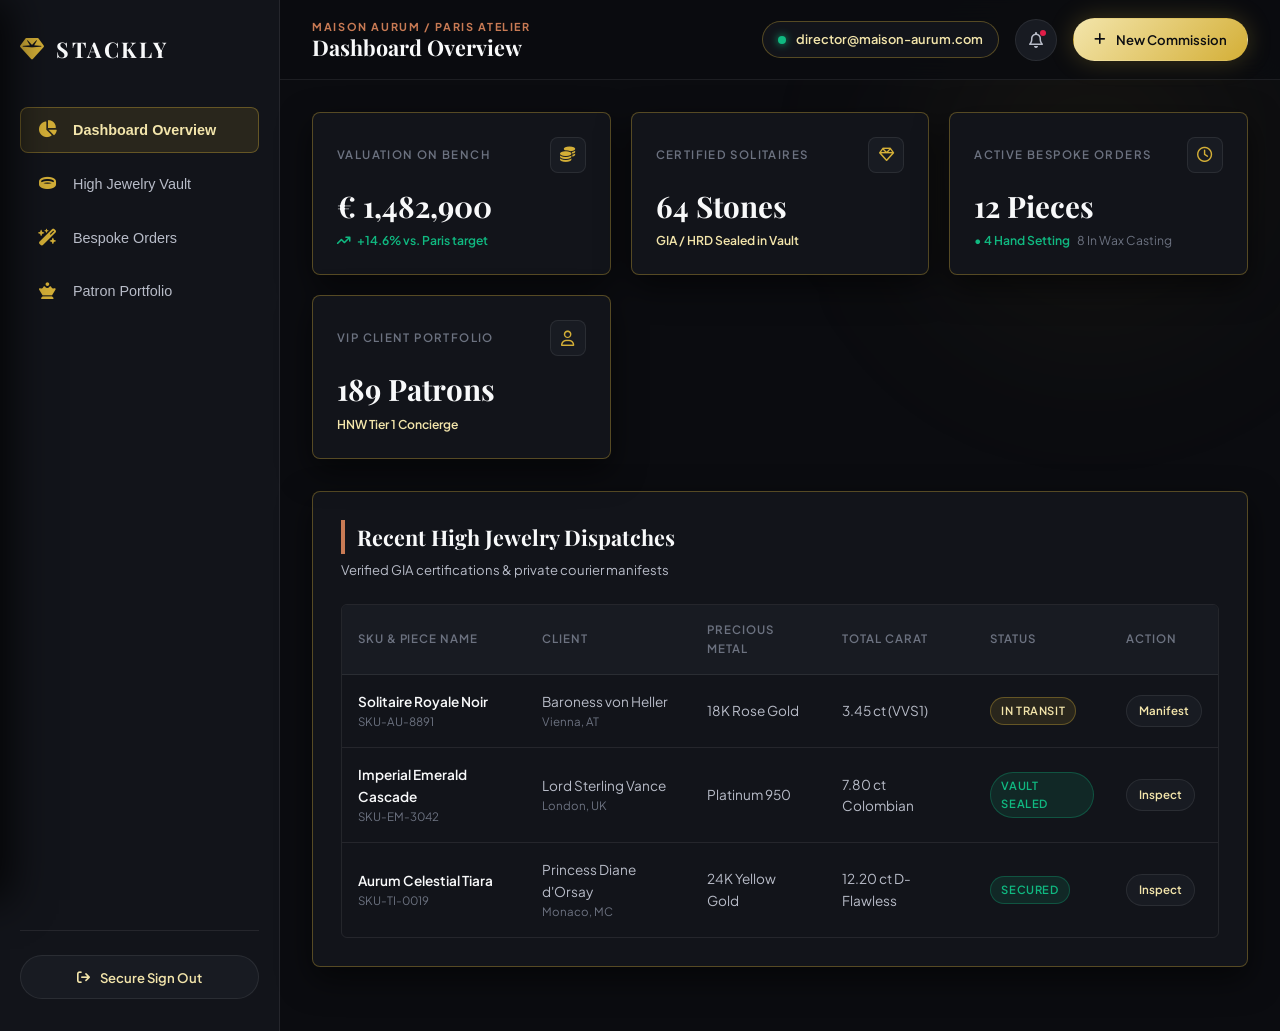
==== admin.html @ c1b897d3 "Add files via upload" ====
<!DOCTYPE html>
<html lang="en">
<head>
  <meta charset="UTF-8">
  <meta name="viewport" content="width=device-width, initial-scale=1.0">
  <title>Maison Aurum &bull; Atelier Master Dashboard</title>
  <link rel="stylesheet" href="https://cdnjs.cloudflare.com/ajax/libs/font-awesome/6.5.1/css/all.min.css">
  <link href="https://fonts.googleapis.com/css2?family=Montserrat:wght@300;400;500;600;700&family=Playfair+Display:ital,wght@0,600;0,700;1,400&family=Plus+Jakarta+Sans:wght@400;500;600;700&display=swap" rel="stylesheet">
  <style>
    :root {
      /* DARK BACKGROUND ELEVATIONS */
      --bg-primary: #0b0c10;
      --bg-secondary: #12141a;
      --bg-surface: #181b22;
      --bg-surface-elevated: #222631;
      --bg-main: var(--bg-primary);

      /* METALLIC ACCENTS & PRECIOUS METALS */
      --gold-primary: #d4af37;
      --gold-light: #f3e5ab;
      --gold-dark: #aa820a;
      --rose-gold: #e0a899;
      --platinum: #e5e8ec;
      --accent-copper: #c87a54;
      --accent-blush-soft: rgba(224, 168, 153, 0.12);

      --primary: var(--gold-primary);
      --primary-deep: var(--gold-dark);

      /* TYPOGRAPHY & CONTENT */
      --text-primary: #f8f9fa;
      --text-secondary: #b8bcc8;
      --text-muted: #6c7280;
      --text-inverse: #0b0c10;
      --text-heading: var(--text-primary);
      --text-body: var(--text-secondary);

      /* BORDERS & GLASS */
      --border-subtle: rgba(255, 255, 255, 0.08);
      --border-gold: rgba(212, 175, 55, 0.35);
      --glass-bg: rgba(18, 20, 26, 0.75);
      --glass-border: rgba(212, 175, 55, 0.18);

      /* GEMSTONE STATUS */
      --gem-emerald: #10b981;
      --gem-ruby: #e11d48;
      --gem-sapphire: #3b82f6;

      /* SHADOWS */
      --gold-glow: 0 0 24px rgba(212, 175, 55, 0.25);
      --card-shadow: 0 12px 32px rgba(0, 0, 0, 0.55);
      --shadow-sm: 0 2px 8px rgba(0, 0, 0, 0.35);
      --shadow-md: 0 6px 18px rgba(0, 0, 0, 0.45);
      --shadow-lg: 0 12px 30px rgba(0, 0, 0, 0.65);

      /* FONTS */
      --font-heading: 'Playfair Display', Georgia, serif;
      --font-body: 'Plus Jakarta Sans', system-ui, -apple-system, sans-serif;
      --transition-smooth: 0.35s cubic-bezier(0.16, 1, 0.3, 1);
      --transition-fast: 0.2s ease;
    }

    * {
      margin: 0;
      padding: 0;
      box-sizing: border-box;
    }

    html, body {
      max-width: 100%;
      overflow-x: hidden;
      background-color: var(--bg-main);
      color: var(--text-body);
      font-family: var(--font-body);
      line-height: 1.6;
      -webkit-font-smoothing: antialiased;
    }

    /* Background Scroll Lock for Mobile Menu */
    body.drawer-locked {
      overflow: hidden !important;
      touch-action: none;
    }

    a {
      text-decoration: none;
      color: inherit;
    }

    /* Ambient Lighting */
    .dashboard-ambient-glow {
      position: fixed;
      top: -10%;
      right: -5%;
      width: 500px;
      height: 500px;
      background: radial-gradient(circle, rgba(212, 175, 55, 0.08) 0%, transparent 70%);
      filter: blur(80px);
      pointer-events: none;
      z-index: 0;
    }

    /* MAIN LAYOUT WRAPPER */
    .app-layout {
      display: flex;
      min-height: 100vh;
      position: relative;
      z-index: 1;
      width: 100%;
      max-width: 100vw;
    }

    /* DESKTOP SIDEBAR */
    .desktop-sidebar {
      width: 280px;
      background: var(--bg-secondary);
      border-right: 1px solid var(--border-subtle);
      display: flex;
      flex-direction: column;
      justify-content: space-between;
      padding: 2rem 1.25rem;
      flex-shrink: 0;
    }

    .brand-area {
      display: flex;
      align-items: center;
      gap: 0.75rem;
      margin-bottom: 2.5rem;
    }

    .brand-icon {
      font-size: 1.5rem;
      color: var(--gold-primary);
    }

    .brand-title {
      font-family: var(--font-heading);
      font-size: 1.35rem;
      font-weight: 700;
      letter-spacing: 0.12em;
      color: var(--text-primary);
    }

    .nav-menu {
      display: flex;
      flex-direction: column;
      gap: 0.5rem;
      list-style: none;
    }

    .nav-item-btn {
      display: flex;
      align-items: center;
      gap: 1rem;
      padding: 0.85rem 1rem;
      border-radius: 8px;
      color: var(--text-secondary);
      font-size: 0.9rem;
      font-weight: 500;
      cursor: pointer;
      background: transparent;
      border: 1px solid transparent;
      width: 100%;
      text-align: left;
      transition: var(--transition-fast);
    }

    .nav-item-btn:hover {
      background: var(--bg-surface);
      color: var(--gold-light);
      border-color: var(--border-subtle);
    }

    .nav-item-btn.active {
      background: rgba(212, 175, 55, 0.12);
      border-color: var(--border-gold);
      color: var(--gold-light);
      font-weight: 600;
    }

    .nav-item-btn i {
      font-size: 1.05rem;
      width: 20px;
      text-align: center;
      color: var(--gold-primary);
    }

    /* MAIN CONTENT AREA */
    .main-viewport {
      flex: 1;
      display: flex;
      flex-direction: column;
      min-width: 0;
      width: 100%;
    }

    /* TOPBAR CONTAINER */
    .topbar {
      height: 80px;
      background: rgba(11, 12, 16, 0.85);
      backdrop-filter: blur(12px);
      -webkit-backdrop-filter: blur(12px);
      border-bottom: 1px solid var(--border-subtle);
      display: flex;
      align-items: center;
      justify-content: space-between;
      padding: 0 2rem;
      position: sticky;
      top: 0;
      z-index: 50;
      width: 100%;
      gap: 1rem;
    }

    .topbar-left {
      display: flex;
      align-items: center;
      gap: 1.25rem;
      min-width: 0;
    }

    .hamburger-btn {
      display: none;
      background: var(--bg-surface);
      border: 1px solid var(--border-subtle);
      color: var(--gold-primary);
      width: 42px;
      height: 42px;
      border-radius: 8px;
      cursor: pointer;
      align-items: center;
      justify-content: center;
      flex-shrink: 0;
      font-size: 1.15rem;
      transition: var(--transition-fast);
    }

    .hamburger-btn:hover {
      border-color: var(--gold-primary);
      background: var(--bg-surface-elevated);
    }

    .view-title-wrap {
      display: flex;
      flex-direction: column;
      min-width: 0;
    }

    .view-breadcrumb {
      font-size: 0.68rem;
      text-transform: uppercase;
      letter-spacing: 0.15em;
      color: var(--accent-copper);
      font-weight: 700;
      white-space: nowrap;
      overflow: hidden;
      text-overflow: ellipsis;
    }

    .view-heading {
      font-family: var(--font-heading);
      font-size: 1.35rem;
      color: var(--text-primary);
      white-space: nowrap;
      overflow: hidden;
      text-overflow: ellipsis;
      line-height: 1.2;
    }

    .topbar-right {
      display: flex;
      align-items: center;
      gap: 1rem;
      flex-shrink: 0;
    }

    /* USER EMAIL BADGE */
    .user-email-pill {
      display: flex;
      align-items: center;
      gap: 0.65rem;
      background: var(--bg-secondary);
      border: 1px solid var(--border-gold);
      padding: 0.45rem 0.95rem;
      border-radius: 9999px;
      max-width: 260px;
    }

    .status-pulse {
      width: 8px;
      height: 8px;
      border-radius: 50%;
      background: var(--gem-emerald);
      box-shadow: 0 0 8px var(--gem-emerald);
      flex-shrink: 0;
    }

    .active-email-text {
      font-size: 0.8rem;
      color: var(--gold-light);
      font-weight: 600;
      white-space: nowrap;
      overflow: hidden;
      text-overflow: ellipsis;
      direction: rtl;
      text-align: left;
    }

    .btn-icon-round {
      width: 42px;
      height: 42px;
      border-radius: 50%;
      background: var(--bg-surface);
      border: 1px solid var(--border-subtle);
      color: var(--text-secondary);
      display: flex;
      align-items: center;
      justify-content: center;
      cursor: pointer;
      position: relative;
      transition: var(--transition-fast);
      flex-shrink: 0;
    }

    .btn-icon-round:hover {
      border-color: var(--gold-primary);
      color: var(--gold-primary);
    }

    .notification-dot {
      position: absolute;
      top: 10px;
      right: 10px;
      width: 6px;
      height: 6px;
      border-radius: 50%;
      background: var(--gem-ruby);
    }

    /* BUTTONS */
    .btn {
      display: inline-flex;
      align-items: center;
      justify-content: center;
      gap: 0.6rem;
      font-family: var(--font-body);
      font-size: 0.82rem;
      font-weight: 600;
      padding: 0.65rem 1.25rem;
      border-radius: 9999px;
      cursor: pointer;
      border: 1.5px solid transparent;
      outline: none;
      transition: var(--transition-smooth);
      white-space: nowrap;
      flex-shrink: 0;
    }

    .btn-gold {
      background: linear-gradient(135deg, var(--gold-light), var(--gold-primary));
      color: var(--text-inverse);
      box-shadow: var(--gold-glow);
    }

    .btn-gold:hover {
      transform: translateY(-2px);
      box-shadow: 0 0 28px rgba(212, 175, 55, 0.4);
    }

    .btn-secondary {
      background: var(--bg-surface);
      color: var(--gold-light);
      border-color: var(--border-subtle);
    }

    .btn-secondary:hover {
      background: var(--accent-blush-soft);
      border-color: var(--gold-primary);
      transform: translateY(-2px);
    }

    /* CONTENT SECTIONS WRAPPER */
    .dashboard-content-body {
      padding: 2rem;
      flex: 1;
      width: 100%;
      max-width: 1400px;
      margin: 0 auto;
    }

    .content-panel {
      display: none;
    }

    .content-panel.active {
      display: block;
      animation: fadeInPanel 0.35s ease;
    }

    @keyframes fadeInPanel {
      from { opacity: 0; transform: translateY(6px); }
      to { opacity: 1; transform: translateY(0); }
    }

    /* KPI METRICS GRID */
    .kpi-grid {
      display: grid;
      grid-template-columns: repeat(auto-fit, minmax(240px, 1fr));
      gap: 1.25rem;
      margin-bottom: 2rem;
      width: 100%;
    }

    .jewelry-card {
      background: var(--bg-secondary);
      border: 1px solid var(--border-gold);
      color: var(--text-primary);
      border-radius: 8px;
      box-shadow: var(--card-shadow);
      padding: 1.5rem;
      display: flex;
      flex-direction: column;
      justify-content: space-between;
      min-width: 0;
    }

    .kpi-header {
      display: flex;
      align-items: center;
      justify-content: space-between;
      margin-bottom: 1rem;
    }

    .kpi-label {
      font-size: 0.72rem;
      text-transform: uppercase;
      letter-spacing: 0.12em;
      color: var(--text-muted);
      font-weight: 600;
    }

    .kpi-icon-box {
      width: 36px;
      height: 36px;
      border-radius: 8px;
      background: var(--bg-surface);
      border: 1px solid var(--border-subtle);
      display: flex;
      align-items: center;
      justify-content: center;
      color: var(--gold-primary);
      font-size: 0.95rem;
      flex-shrink: 0;
    }

    .kpi-value {
      font-family: var(--font-heading);
      font-size: 1.85rem;
      font-weight: 700;
      color: var(--text-primary);
      line-height: 1.15;
      margin-bottom: 0.5rem;
    }

    .kpi-subtext {
      font-size: 0.76rem;
      display: flex;
      align-items: center;
      gap: 0.4rem;
      color: var(--text-muted);
    }

    .text-emerald { color: var(--gem-emerald); font-weight: 600; }
    .text-gold { color: var(--gold-light); font-weight: 600; }

    /* TABLE SECTION */
    .table-container-card {
      background: var(--bg-secondary);
      border: 1px solid var(--border-gold);
      border-radius: 8px;
      box-shadow: var(--card-shadow);
      padding: 1.75rem;
      width: 100%;
      margin-bottom: 2rem;
    }

    .card-title-header {
      margin-bottom: 1.5rem;
      display: flex;
      flex-direction: column;
      gap: 0.3rem;
    }

    .card-title-header h2 {
      font-family: var(--font-heading);
      font-size: 1.35rem;
      border-left: 4px solid var(--accent-copper);
      padding-left: 12px;
      color: var(--text-primary);
    }

    .card-title-header p {
      font-size: 0.82rem;
      color: var(--text-secondary);
    }

    /* HORIZONTAL TABLE WRAPPER WITH SCROLL SHIELD */
    .table-responsive-wrapper {
      width: 100%;
      overflow-x: auto;
      -webkit-overflow-scrolling: touch;
      border-radius: 6px;
      border: 1px solid var(--border-subtle);
    }

    .custom-admin-table {
      width: 100%;
      border-collapse: collapse;
      text-align: left;
      min-width: 640px; /* Clean min-width to trigger clean horizontal scroll inside card */
    }

    .custom-admin-table th {
      background: var(--bg-surface);
      color: var(--text-muted);
      font-size: 0.72rem;
      text-transform: uppercase;
      letter-spacing: 0.08em;
      padding: 1rem;
      font-weight: 600;
      border-bottom: 1px solid var(--border-subtle);
    }

    .custom-admin-table td {
      padding: 1rem;
      font-size: 0.85rem;
      border-bottom: 1px solid var(--border-subtle);
      color: var(--text-secondary);
    }

    .custom-admin-table tr:last-child td {
      border-bottom: none;
    }

    .custom-admin-table tr:hover td {
      background: rgba(255, 255, 255, 0.02);
    }

    .badge-status {
      display: inline-flex;
      align-items: center;
      gap: 0.4rem;
      padding: 0.25rem 0.65rem;
      border-radius: 9999px;
      font-size: 0.7rem;
      font-weight: 600;
      text-transform: uppercase;
      letter-spacing: 0.05em;
    }

    .badge-in-vault {
      background: rgba(16, 185, 129, 0.12);
      color: var(--gem-emerald);
      border: 1px solid rgba(16, 185, 129, 0.3);
    }

    .badge-dispatch {
      background: rgba(212, 175, 55, 0.12);
      color: var(--gold-light);
      border: 1px solid var(--border-gold);
    }

    /* MOBILE SLIDE-OUT DRAWER */
    .mobile-drawer-overlay {
      position: fixed;
      inset: 0;
      background: rgba(0, 0, 0, 0.75);
      backdrop-filter: blur(8px);
      -webkit-backdrop-filter: blur(8px);
      z-index: 999;
      opacity: 0;
      pointer-events: none;
      transition: opacity 0.3s ease;
    }

    .mobile-drawer-overlay.active {
      opacity: 1;
      pointer-events: auto;
    }

    .mobile-drawer {
      position: fixed;
      top: 0;
      left: 0;
      bottom: 0;
      width: min(85vw, 320px);
      background: var(--bg-secondary);
      border-right: 1px solid var(--border-gold);
      z-index: 1000;
      transform: translateX(-100%);
      transition: transform 0.35s cubic-bezier(0.16, 1, 0.3, 1);
      display: flex;
      flex-direction: column;
      justify-content: space-between;
      padding: 2rem 1.5rem;
      box-shadow: 10px 0 40px rgba(0, 0, 0, 0.8);
    }

    .mobile-drawer.active {
      transform: translateX(0);
    }

    .drawer-header {
      display: flex;
      align-items: center;
      justify-content: space-between;
      margin-bottom: 2rem;
    }

    .drawer-close-btn {
      background: transparent;
      border: none;
      color: var(--text-muted);
      font-size: 1.35rem;
      cursor: pointer;
    }

    .drawer-user-info {
      padding: 1rem;
      background: var(--bg-surface);
      border: 1px solid var(--border-subtle);
      border-radius: 8px;
      margin-bottom: 1.5rem;
    }

    .drawer-user-label {
      font-size: 0.65rem;
      text-transform: uppercase;
      letter-spacing: 0.1em;
      color: var(--text-muted);
    }

    .drawer-user-email {
      font-size: 0.82rem;
      color: var(--gold-light);
      font-weight: 600;
      word-break: break-all;
    }

    /* RESPONSIVE BREAKPOINT - 768px */
    @media (max-width: 768px) {
      .desktop-sidebar {
        display: none;
      }

      .hamburger-btn {
        display: inline-flex;
      }

      .topbar {
        padding: 0 1rem;
        height: auto;
        min-height: 70px;
        flex-wrap: wrap;
        padding-top: 0.75rem;
        padding-bottom: 0.75rem;
        gap: 0.6rem;
      }

      .topbar-left {
        gap: 0.75rem;
        flex: 1 1 auto;
      }

      .view-heading {
        font-size: 1.15rem;
      }

      .view-breadcrumb {
        font-size: 0.62rem;
      }

      .topbar-right {
        gap: 0.5rem;
      }

      /* Compact email pill on mobile */
      .user-email-pill {
        max-width: 140px;
        padding: 0.35rem 0.65rem;
      }

      .active-email-text {
        font-size: 0.72rem;
      }

      .btn-new-commission {
        display: none; /* Accessible in mobile drawer and fast actions */
      }

      .dashboard-content-body {
        padding: 1.25rem 1rem;
      }

      .kpi-grid {
        grid-template-columns: 1fr;
        gap: 1rem;
      }

      .jewelry-card {
        padding: 1.25rem;
      }

      .table-container-card {
        padding: 1.25rem 1rem;
      }
    }
  </style>
</head>
<body>

  <div class="dashboard-ambient-glow" aria-hidden="true"></div>

  <!-- MOBILE SLIDE-OUT DRAWER -->
  <div class="mobile-drawer-overlay" id="drawerOverlay"></div>
  <aside class="mobile-drawer" id="mobileDrawer">
    <div>
      <div class="drawer-header">
        <div class="brand-area" style="margin-bottom: 0;">
          <i class="fa-solid fa-gem brand-icon"></i>
          <span class="brand-title">STACKLY</span>
        </div>
        <button class="drawer-close-btn" id="drawerCloseBtn" aria-label="Close Navigation">
          <i class="fa-solid fa-xmark"></i>
        </button>
      </div>

      <div class="drawer-user-info">
        <div class="drawer-user-label">Authenticated Master</div>
        <div class="drawer-user-email logged-in-email-display">director@maison-aurum.com</div>
      </div>

      <nav>
        <ul class="nav-menu">
          <li>
            <button class="nav-item-btn active" data-target="overview">
              <i class="fa-solid fa-chart-pie"></i>
              <span>Dashboard Overview</span>
            </button>
          </li>
          <li>
            <button class="nav-item-btn" data-target="inventory">
              <i class="fa-solid fa-ring"></i>
              <span>High Jewelry Vault</span>
            </button>
          </li>
          <li>
            <button class="nav-item-btn" data-target="orders">
              <i class="fa-solid fa-wand-magic-sparkles"></i>
              <span>Bespoke Orders</span>
            </button>
          </li>
          <li>
            <button class="nav-item-btn" data-target="clients">
              <i class="fa-solid fa-chess-queen"></i>
              <span>Patron Portfolio</span>
            </button>
          </li>
        </ul>
      </nav>
    </div>

    <div style="display: flex; flex-direction: column; gap: 0.75rem;">
      <a href="error.html" class="btn btn-gold" style="width: 100%;">
        <i class="fa-solid fa-plus"></i>
        <span>New Commission</span>
      </a>
      <a href="auth.html" class="btn btn-secondary" style="width: 100%;">
        <i class="fa-solid fa-arrow-right-from-bracket"></i>
        <span>Lock Vault & Sign Out</span>
      </a>
    </div>
  </aside>

  <!-- APP VIEWPORT -->
  <div class="app-layout">
    
    <!-- DESKTOP SIDEBAR -->
    <aside class="desktop-sidebar">
      <div>
        <div class="brand-area">
          <i class="fa-solid fa-gem brand-icon"></i>
          <span class="brand-title">STACKLY</span>
        </div>

        <nav>
          <ul class="nav-menu">
            <li>
              <button class="nav-item-btn active" data-target="overview">
                <i class="fa-solid fa-chart-pie"></i>
                <span>Dashboard Overview</span>
              </button>
            </li>
            <li>
              <button class="nav-item-btn" data-target="inventory">
                <i class="fa-solid fa-ring"></i>
                <span>High Jewelry Vault</span>
              </button>
            </li>
            <li>
              <button class="nav-item-btn" data-target="orders">
                <i class="fa-solid fa-wand-magic-sparkles"></i>
                <span>Bespoke Orders</span>
              </button>
            </li>
            <li>
              <button class="nav-item-btn" data-target="clients">
                <i class="fa-solid fa-chess-queen"></i>
                <span>Patron Portfolio</span>
              </button>
            </li>
          </ul>
        </nav>
      </div>

      <div style="border-top: 1px solid var(--border-subtle); padding-top: 1.5rem;">
        <a href="auth.html" class="btn btn-secondary" style="width: 100%;">
          <i class="fa-solid fa-arrow-right-from-bracket"></i>
          <span>Secure Sign Out</span>
        </a>
      </div>
    </aside>

    <!-- MAIN VIEWPORT -->
    <main class="main-viewport">
      
      <!-- TOPBAR NAVIGATION -->
      <header class="topbar">
        <div class="topbar-left">
          <button class="hamburger-btn" id="drawerOpenBtn" aria-label="Open Navigation">
            <i class="fa-solid fa-bars"></i>
          </button>
          
          <div class="view-title-wrap">
            <span class="view-breadcrumb">Maison Aurum / Paris Atelier</span>
            <h1 class="view-heading" id="currentViewHeading">Dashboard Overview</h1>
          </div>
        </div>

        <div class="topbar-right">
          <!-- Real-Time Logged-in Email Pill -->
          <div class="user-email-pill" title="Active Authenticated Session">
            <span class="status-pulse"></span>
            <span class="active-email-text logged-in-email-display">director@maison-aurum.com</span>
          </div>

          <a href="error.html" class="btn-icon-round" aria-label="Notifications">
            <i class="fa-regular fa-bell"></i>
            <span class="notification-dot"></span>
          </a>

          <a href="error.html" class="btn btn-gold btn-new-commission">
            <i class="fa-solid fa-plus"></i>
            <span>New Commission</span>
          </a>
        </div>
      </header>

      <!-- CONTENT SECTIONS -->
      <div class="dashboard-content-body">
        
        <!-- SECTION 1: OVERVIEW -->
        <section class="content-panel active" id="overviewPanel">
          <div class="kpi-grid">
            <div class="jewelry-card">
              <div class="kpi-header">
                <span class="kpi-label">Valuation On Bench</span>
                <div class="kpi-icon-box"><i class="fa-solid fa-coins"></i></div>
              </div>
              <div class="kpi-value">&euro; 1,482,900</div>
              <div class="kpi-subtext text-emerald">
                <i class="fa-solid fa-arrow-trend-up"></i>
                <span>+14.6% vs. Paris target</span>
              </div>
            </div>

            <div class="jewelry-card">
              <div class="kpi-header">
                <span class="kpi-label">Certified Solitaires</span>
                <div class="kpi-icon-box"><i class="fa-regular fa-gem"></i></div>
              </div>
              <div class="kpi-value">64 Stones</div>
              <div class="kpi-subtext text-gold">
                <span>GIA / HRD Sealed in Vault</span>
              </div>
            </div>

            <div class="jewelry-card">
              <div class="kpi-header">
                <span class="kpi-label">Active Bespoke Orders</span>
                <div class="kpi-icon-box"><i class="fa-regular fa-clock"></i></div>
              </div>
              <div class="kpi-value">12 Pieces</div>
              <div class="kpi-subtext">
                <span class="text-emerald">&bull; 4 Hand Setting</span>
                <span>8 In Wax Casting</span>
              </div>
            </div>

            <div class="jewelry-card">
              <div class="kpi-header">
                <span class="kpi-label">VIP Client Portfolio</span>
                <div class="kpi-icon-box"><i class="fa-regular fa-user"></i></div>
              </div>
              <div class="kpi-value">189 Patrons</div>
              <div class="kpi-subtext text-gold">
                <span>HNW Tier 1 Concierge</span>
              </div>
            </div>
          </div>

          <!-- RECENT DISPATCHES TABLE -->
          <div class="table-container-card">
            <div class="card-title-header">
              <h2>Recent High Jewelry Dispatches</h2>
              <p>Verified GIA certifications & private courier manifests</p>
            </div>

            <!-- Responsive Wrapper Prevents Mobile Table Overflow -->
            <div class="table-responsive-wrapper">
              <table class="custom-admin-table">
                <thead>
                  <tr>
                    <th>SKU & Piece Name</th>
                    <th>Client</th>
                    <th>Precious Metal</th>
                    <th>Total Carat</th>
                    <th>Status</th>
                    <th>Action</th>
                  </tr>
                </thead>
                <tbody>
                  <tr>
                    <td>
                      <div style="font-weight: 600; color: var(--text-primary);">Solitaire Royale Noir</div>
                      <div style="font-size: 0.72rem; color: var(--text-muted);">SKU-AU-8891</div>
                    </td>
                    <td>
                      <div>Baroness von Heller</div>
                      <div style="font-size: 0.72rem; color: var(--text-muted);">Vienna, AT</div>
                    </td>
                    <td>18K Rose Gold</td>
                    <td>3.45 ct (VVS1)</td>
                    <td><span class="badge-status badge-dispatch">In Transit</span></td>
                    <td><a href="error.html" class="btn btn-secondary" style="padding: 0.35rem 0.75rem; font-size: 0.72rem;">Manifest</a></td>
                  </tr>
                  <tr>
                    <td>
                      <div style="font-weight: 600; color: var(--text-primary);">Imperial Emerald Cascade</div>
                      <div style="font-size: 0.72rem; color: var(--text-muted);">SKU-EM-3042</div>
                    </td>
                    <td>
                      <div>Lord Sterling Vance</div>
                      <div style="font-size: 0.72rem; color: var(--text-muted);">London, UK</div>
                    </td>
                    <td>Platinum 950</td>
                    <td>7.80 ct Colombian</td>
                    <td><span class="badge-status badge-in-vault">Vault Sealed</span></td>
                    <td><a href="error.html" class="btn btn-secondary" style="padding: 0.35rem 0.75rem; font-size: 0.72rem;">Inspect</a></td>
                  </tr>
                  <tr>
                    <td>
                      <div style="font-weight: 600; color: var(--text-primary);">Aurum Celestial Tiara</div>
                      <div style="font-size: 0.72rem; color: var(--text-muted);">SKU-TI-0019</div>
                    </td>
                    <td>
                      <div>Princess Diane d'Orsay</div>
                      <div style="font-size: 0.72rem; color: var(--text-muted);">Monaco, MC</div>
                    </td>
                    <td>24K Yellow Gold</td>
                    <td>12.20 ct D-Flawless</td>
                    <td><span class="badge-status badge-in-vault">Secured</span></td>
                    <td><a href="error.html" class="btn btn-secondary" style="padding: 0.35rem 0.75rem; font-size: 0.72rem;">Inspect</a></td>
                  </tr>
                </tbody>
              </table>
            </div>
          </div>
        </section>

        <!-- SECTION 2: INVENTORY -->
        <section class="content-panel" id="inventoryPanel">
          <div class="table-container-card">
            <div class="card-title-header">
              <h2>High Jewelry Vault Reserve</h2>
              <p>Certified loose diamonds, colored gemstones, and bullion ingots</p>
            </div>
            <div class="table-responsive-wrapper">
              <table class="custom-admin-table">
                <thead>
                  <tr>
                    <th>Gem / Metal Ref</th>
                    <th>Cut & Clarity</th>
                    <th>Origin</th>
                    <th>Carat / Grams</th>
                    <th>Appraisal</th>
                    <th>Action</th>
                  </tr>
                </thead>
                <tbody>
                  <tr>
                    <td><strong>D-Color Cushion Solitaire</strong></td>
                    <td>Excellent / IF</td>
                    <td>Kimberley Mine, ZA</td>
                    <td>4.12 ct</td>
                    <td>&euro; 185,000</td>
                    <td><a href="error.html" class="btn btn-secondary" style="padding: 0.35rem 0.75rem; font-size: 0.72rem;">Details</a></td>
                  </tr>
                  <tr>
                    <td><strong>Royal Blue Burmese Sapphire</strong></td>
                    <td>Cushion Mixed / VVS</td>
                    <td>Mogok Valley, MM</td>
                    <td>6.50 ct</td>
                    <td>&euro; 94,000</td>
                    <td><a href="error.html" class="btn btn-secondary" style="padding: 0.35rem 0.75rem; font-size: 0.72rem;">Details</a></td>
                  </tr>
                  <tr>
                    <td><strong>Pure 999.9 Gold Bullion Ingot</strong></td>
                    <td>Good Delivery Bar</td>
                    <td>Argor-Heraeus, CH</td>
                    <td>1,000 g</td>
                    <td>&euro; 71,200</td>
                    <td><a href="error.html" class="btn btn-secondary" style="padding: 0.35rem 0.75rem; font-size: 0.72rem;">Details</a></td>
                  </tr>
                </tbody>
              </table>
            </div>
          </div>
        </section>

        <!-- SECTION 3: BESPOKE ORDERS -->
        <section class="content-panel" id="ordersPanel">
          <div class="table-container-card">
            <div class="card-title-header">
              <h2>Bespoke Commissions & Bench Queue</h2>
              <p>Active workshop assignments under master goldsmith inspection</p>
            </div>
            <div class="table-responsive-wrapper">
              <table class="custom-admin-table">
                <thead>
                  <tr>
                    <th>Commission Order</th>
                    <th>Master Jeweler</th>
                    <th>Phase</th>
                    <th>Delivery Deadline</th>
                    <th>Action</th>
                  </tr>
                </thead>
                <tbody>
                  <tr>
                    <td><strong>Art Deco Oval Pavé Setting</strong></td>
                    <td>Jean-Luc Mercier</td>
                    <td><span class="badge-status badge-dispatch">Micro-Pavé Setting</span></td>
                    <td>Oct 18, 2026</td>
                    <td><a href="error.html" class="btn btn-secondary" style="padding: 0.35rem 0.75rem; font-size: 0.72rem;">Timeline</a></td>
                  </tr>
                  <tr>
                    <td><strong>Solitaire Engagement Platinum Ring</strong></td>
                    <td>Antoine Renaud</td>
                    <td><span class="badge-status badge-in-vault">Laser Engraving</span></td>
                    <td>Oct 24, 2026</td>
                    <td><a href="error.html" class="btn btn-secondary" style="padding: 0.35rem 0.75rem; font-size: 0.72rem;">Timeline</a></td>
                  </tr>
                </tbody>
              </table>
            </div>
          </div>
        </section>

        <!-- SECTION 4: PATRONS -->
        <section class="content-panel" id="clientsPanel">
          <div class="table-container-card">
            <div class="card-title-header">
              <h2>Private Client Liaison Portfolio</h2>
              <p>Direct communication channels for salon consultations</p>
            </div>
            <div class="table-responsive-wrapper">
              <table class="custom-admin-table">
                <thead>
                  <tr>
                    <th>Patron Name</th>
                    <th>Tier</th>
                    <th>Primary Residence</th>
                    <th>Total Acquisitions</th>
                    <th>Liaison</th>
                  </tr>
                </thead>
                <tbody>
                  <tr>
                    <td><strong>Baroness von Heller</strong></td>
                    <td>Imperial Tier 1</td>
                    <td>Vienna, Austria</td>
                    <td>&euro; 420,000</td>
                    <td><a href="error.html" class="btn btn-secondary" style="padding: 0.35rem 0.75rem; font-size: 0.72rem;">Connect</a></td>
                  </tr>
                  <tr>
                    <td><strong>Lord Sterling Vance</strong></td>
                    <td>Imperial Tier 1</td>
                    <td>Mayfair, London</td>
                    <td>&euro; 310,000</td>
                    <td><a href="error.html" class="btn btn-secondary" style="padding: 0.35rem 0.75rem; font-size: 0.72rem;">Connect</a></td>
                  </tr>
                </tbody>
              </table>
            </div>
          </div>
        </section>

      </div>
    </main>
  </div>

  <script>
    document.addEventListener('DOMContentLoaded', () => {
      // 1. EXTRACT & DISPLAY LOGGED-IN EMAIL DYNAMICALLY
      function getLoggedInUserEmail() {
        // Priority 1: Check URL Parameters (?email=...)
        const params = new URLSearchParams(window.location.search);
        const emailParam = params.get('email');
        if (emailParam && emailParam.trim() !== '') {
          return decodeURIComponent(emailParam.trim());
        }

        // Priority 2: Check sessionStorage set by your login script
        const sessionEmail = sessionStorage.getItem('activeJewelryUserEmail');
        if (sessionEmail && sessionEmail.trim() !== '') {
          return sessionEmail.trim();
        }

        // Priority 3: Check registered user in localStorage
        const localUser = localStorage.getItem('registeredJewelryUser');
        if (localUser) {
          try {
            const parsed = JSON.parse(localUser);
            if (parsed.email) return parsed.email.trim();
          } catch (e) {}
        }

        // Fallback default
        return 'director@maison-aurum.com';
      }

      const activeEmail = getLoggedInUserEmail();
      document.querySelectorAll('.logged-in-email-display').forEach(el => {
        el.textContent = activeEmail;
      });

      // 2. MOBILE HAMBURGER MENU & BACKGROUND SCROLL LOCK
      const drawerOpenBtn = document.getElementById('drawerOpenBtn');
      const drawerCloseBtn = document.getElementById('drawerCloseBtn');
      const mobileDrawer = document.getElementById('mobileDrawer');
      const drawerOverlay = document.getElementById('drawerOverlay');

      function openDrawer() {
        mobileDrawer.classList.add('active');
        drawerOverlay.classList.add('active');
        document.body.classList.add('drawer-locked'); // Locks body scroll completely
      }

      function closeDrawer() {
        mobileDrawer.classList.remove('active');
        drawerOverlay.classList.remove('active');
        document.body.classList.remove('drawer-locked'); // Restores body scroll
      }

      if (drawerOpenBtn) drawerOpenBtn.addEventListener('click', openDrawer);
      if (drawerCloseBtn) drawerCloseBtn.addEventListener('click', closeDrawer);
      if (drawerOverlay) drawerOverlay.addEventListener('click', closeDrawer);

      // 3. TAB VIEW SWITCHING FOR DESKTOP & MOBILE NAV LINKS
      const navButtons = document.querySelectorAll('.nav-item-btn');
      const panels = {
        overview: document.getElementById('overviewPanel'),
        inventory: document.getElementById('inventoryPanel'),
        orders: document.getElementById('ordersPanel'),
        clients: document.getElementById('clientsPanel')
      };

      const headingMap = {
        overview: 'Dashboard Overview',
        inventory: 'High Jewelry Vault Reserve',
        orders: 'Bespoke Commissions & Bench Queue',
        clients: 'Private Client Liaison Portfolio'
      };

      navButtons.forEach(btn => {
        btn.addEventListener('click', () => {
          const target = btn.getAttribute('data-target');
          if (!target || !panels[target]) return;

          // Sync active class on all nav buttons (both desktop and mobile)
          navButtons.forEach(b => {
            if (b.getAttribute('data-target') === target) {
              b.classList.add('active');
            } else {
              b.classList.remove('active');
            }
          });

          // Switch panel visibility
          Object.values(panels).forEach(panel => {
            if (panel) panel.classList.remove('active');
          });
          panels[target].classList.add('active');

          // Update header title text
          const headingElem = document.getElementById('currentViewHeading');
          if (headingElem && headingMap[target]) {
            headingElem.textContent = headingMap[target];
          }

          // Auto-close mobile drawer & unlock background scroll
          closeDrawer();
        });
      });
    });
  </script>
</body>
</html>
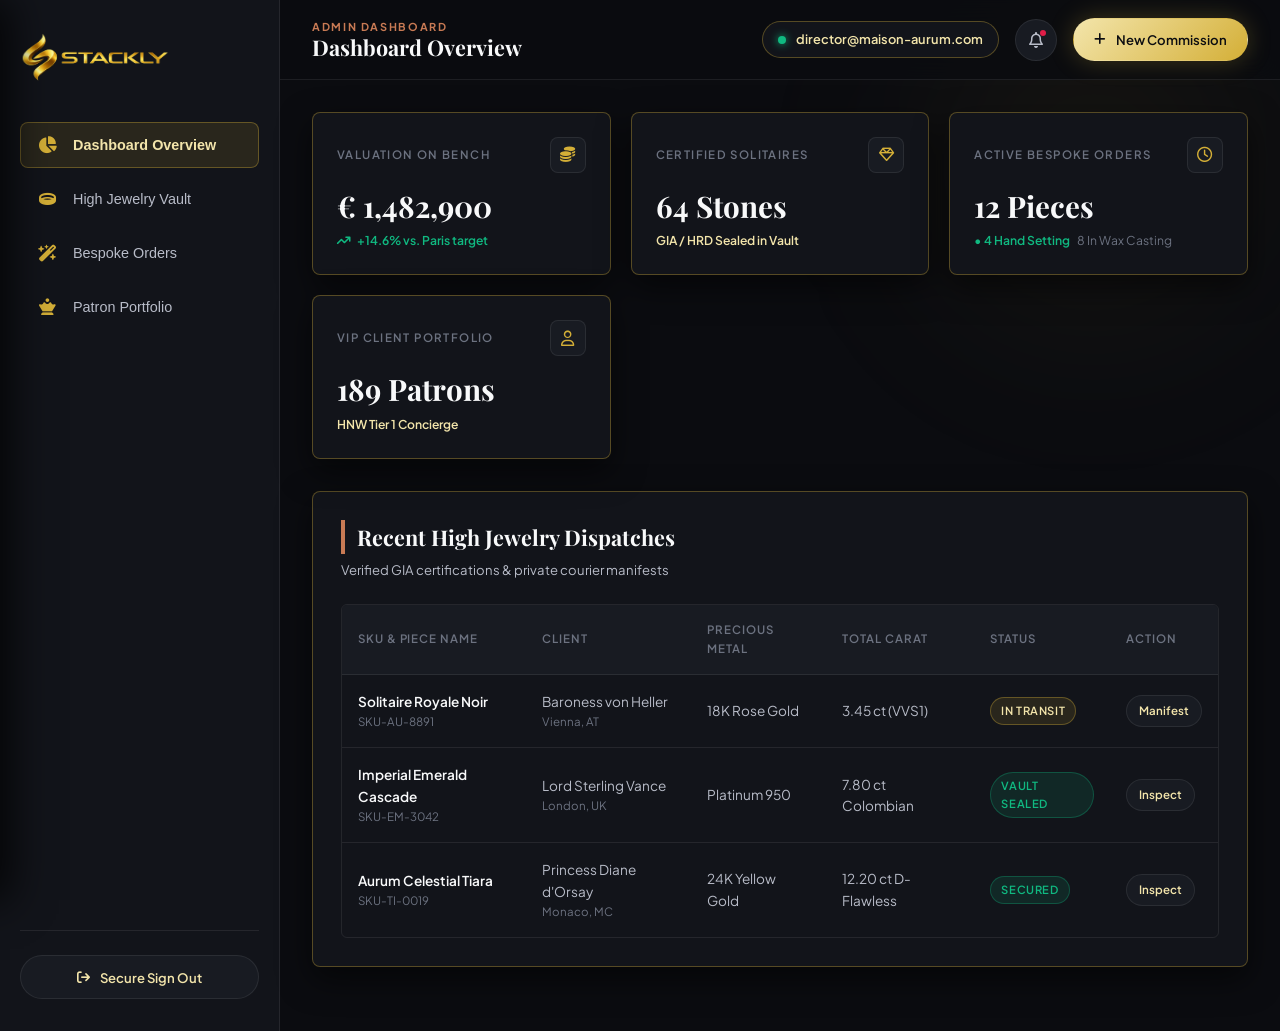
==== commit 6a35f6e1: "Add files via upload" ====
--- a/admin.html
+++ b/admin.html
@@ -1,723 +1,20 @@
 <!DOCTYPE html>
 <html lang="en">
+
 <head>
   <meta charset="UTF-8">
   <meta name="viewport" content="width=device-width, initial-scale=1.0">
-  <title>Maison Aurum &bull; Atelier Master Dashboard</title>
+  <title>Admin Dashboard</title>
   <link rel="stylesheet" href="https://cdnjs.cloudflare.com/ajax/libs/font-awesome/6.5.1/css/all.min.css">
-  <link href="https://fonts.googleapis.com/css2?family=Montserrat:wght@300;400;500;600;700&family=Playfair+Display:ital,wght@0,600;0,700;1,400&family=Plus+Jakarta+Sans:wght@400;500;600;700&display=swap" rel="stylesheet">
-  <style>
-    :root {
-      /* DARK BACKGROUND ELEVATIONS */
-      --bg-primary: #0b0c10;
-      --bg-secondary: #12141a;
-      --bg-surface: #181b22;
-      --bg-surface-elevated: #222631;
-      --bg-main: var(--bg-primary);
-
-      /* METALLIC ACCENTS & PRECIOUS METALS */
-      --gold-primary: #d4af37;
-      --gold-light: #f3e5ab;
-      --gold-dark: #aa820a;
-      --rose-gold: #e0a899;
-      --platinum: #e5e8ec;
-      --accent-copper: #c87a54;
-      --accent-blush-soft: rgba(224, 168, 153, 0.12);
-
-      --primary: var(--gold-primary);
-      --primary-deep: var(--gold-dark);
-
-      /* TYPOGRAPHY & CONTENT */
-      --text-primary: #f8f9fa;
-      --text-secondary: #b8bcc8;
-      --text-muted: #6c7280;
-      --text-inverse: #0b0c10;
-      --text-heading: var(--text-primary);
-      --text-body: var(--text-secondary);
-
-      /* BORDERS & GLASS */
-      --border-subtle: rgba(255, 255, 255, 0.08);
-      --border-gold: rgba(212, 175, 55, 0.35);
-      --glass-bg: rgba(18, 20, 26, 0.75);
-      --glass-border: rgba(212, 175, 55, 0.18);
-
-      /* GEMSTONE STATUS */
-      --gem-emerald: #10b981;
-      --gem-ruby: #e11d48;
-      --gem-sapphire: #3b82f6;
-
-      /* SHADOWS */
-      --gold-glow: 0 0 24px rgba(212, 175, 55, 0.25);
-      --card-shadow: 0 12px 32px rgba(0, 0, 0, 0.55);
-      --shadow-sm: 0 2px 8px rgba(0, 0, 0, 0.35);
-      --shadow-md: 0 6px 18px rgba(0, 0, 0, 0.45);
-      --shadow-lg: 0 12px 30px rgba(0, 0, 0, 0.65);
-
-      /* FONTS */
-      --font-heading: 'Playfair Display', Georgia, serif;
-      --font-body: 'Plus Jakarta Sans', system-ui, -apple-system, sans-serif;
-      --transition-smooth: 0.35s cubic-bezier(0.16, 1, 0.3, 1);
-      --transition-fast: 0.2s ease;
-    }
-
-    * {
-      margin: 0;
-      padding: 0;
-      box-sizing: border-box;
-    }
-
-    html, body {
-      max-width: 100%;
-      overflow-x: hidden;
-      background-color: var(--bg-main);
-      color: var(--text-body);
-      font-family: var(--font-body);
-      line-height: 1.6;
-      -webkit-font-smoothing: antialiased;
-    }
-
-    /* Background Scroll Lock for Mobile Menu */
-    body.drawer-locked {
-      overflow: hidden !important;
-      touch-action: none;
-    }
-
-    a {
-      text-decoration: none;
-      color: inherit;
-    }
-
-    /* Ambient Lighting */
-    .dashboard-ambient-glow {
-      position: fixed;
-      top: -10%;
-      right: -5%;
-      width: 500px;
-      height: 500px;
-      background: radial-gradient(circle, rgba(212, 175, 55, 0.08) 0%, transparent 70%);
-      filter: blur(80px);
-      pointer-events: none;
-      z-index: 0;
-    }
-
-    /* MAIN LAYOUT WRAPPER */
-    .app-layout {
-      display: flex;
-      min-height: 100vh;
-      position: relative;
-      z-index: 1;
-      width: 100%;
-      max-width: 100vw;
-    }
-
-    /* DESKTOP SIDEBAR */
-    .desktop-sidebar {
-      width: 280px;
-      background: var(--bg-secondary);
-      border-right: 1px solid var(--border-subtle);
-      display: flex;
-      flex-direction: column;
-      justify-content: space-between;
-      padding: 2rem 1.25rem;
-      flex-shrink: 0;
-    }
-
-    .brand-area {
-      display: flex;
-      align-items: center;
-      gap: 0.75rem;
-      margin-bottom: 2.5rem;
-    }
-
-    .brand-icon {
-      font-size: 1.5rem;
-      color: var(--gold-primary);
-    }
-
-    .brand-title {
-      font-family: var(--font-heading);
-      font-size: 1.35rem;
-      font-weight: 700;
-      letter-spacing: 0.12em;
-      color: var(--text-primary);
-    }
-
-    .nav-menu {
-      display: flex;
-      flex-direction: column;
-      gap: 0.5rem;
-      list-style: none;
-    }
-
-    .nav-item-btn {
-      display: flex;
-      align-items: center;
-      gap: 1rem;
-      padding: 0.85rem 1rem;
-      border-radius: 8px;
-      color: var(--text-secondary);
-      font-size: 0.9rem;
-      font-weight: 500;
-      cursor: pointer;
-      background: transparent;
-      border: 1px solid transparent;
-      width: 100%;
-      text-align: left;
-      transition: var(--transition-fast);
-    }
-
-    .nav-item-btn:hover {
-      background: var(--bg-surface);
-      color: var(--gold-light);
-      border-color: var(--border-subtle);
-    }
-
-    .nav-item-btn.active {
-      background: rgba(212, 175, 55, 0.12);
-      border-color: var(--border-gold);
-      color: var(--gold-light);
-      font-weight: 600;
-    }
-
-    .nav-item-btn i {
-      font-size: 1.05rem;
-      width: 20px;
-      text-align: center;
-      color: var(--gold-primary);
-    }
-
-    /* MAIN CONTENT AREA */
-    .main-viewport {
-      flex: 1;
-      display: flex;
-      flex-direction: column;
-      min-width: 0;
-      width: 100%;
-    }
-
-    /* TOPBAR CONTAINER */
-    .topbar {
-      height: 80px;
-      background: rgba(11, 12, 16, 0.85);
-      backdrop-filter: blur(12px);
-      -webkit-backdrop-filter: blur(12px);
-      border-bottom: 1px solid var(--border-subtle);
-      display: flex;
-      align-items: center;
-      justify-content: space-between;
-      padding: 0 2rem;
-      position: sticky;
-      top: 0;
-      z-index: 50;
-      width: 100%;
-      gap: 1rem;
-    }
-
-    .topbar-left {
-      display: flex;
-      align-items: center;
-      gap: 1.25rem;
-      min-width: 0;
-    }
-
-    .hamburger-btn {
-      display: none;
-      background: var(--bg-surface);
-      border: 1px solid var(--border-subtle);
-      color: var(--gold-primary);
-      width: 42px;
-      height: 42px;
-      border-radius: 8px;
-      cursor: pointer;
-      align-items: center;
-      justify-content: center;
-      flex-shrink: 0;
-      font-size: 1.15rem;
-      transition: var(--transition-fast);
-    }
-
-    .hamburger-btn:hover {
-      border-color: var(--gold-primary);
-      background: var(--bg-surface-elevated);
-    }
-
-    .view-title-wrap {
-      display: flex;
-      flex-direction: column;
-      min-width: 0;
-    }
-
-    .view-breadcrumb {
-      font-size: 0.68rem;
-      text-transform: uppercase;
-      letter-spacing: 0.15em;
-      color: var(--accent-copper);
-      font-weight: 700;
-      white-space: nowrap;
-      overflow: hidden;
-      text-overflow: ellipsis;
-    }
-
-    .view-heading {
-      font-family: var(--font-heading);
-      font-size: 1.35rem;
-      color: var(--text-primary);
-      white-space: nowrap;
-      overflow: hidden;
-      text-overflow: ellipsis;
-      line-height: 1.2;
-    }
-
-    .topbar-right {
-      display: flex;
-      align-items: center;
-      gap: 1rem;
-      flex-shrink: 0;
-    }
-
-    /* USER EMAIL BADGE */
-    .user-email-pill {
-      display: flex;
-      align-items: center;
-      gap: 0.65rem;
-      background: var(--bg-secondary);
-      border: 1px solid var(--border-gold);
-      padding: 0.45rem 0.95rem;
-      border-radius: 9999px;
-      max-width: 260px;
-    }
-
-    .status-pulse {
-      width: 8px;
-      height: 8px;
-      border-radius: 50%;
-      background: var(--gem-emerald);
-      box-shadow: 0 0 8px var(--gem-emerald);
-      flex-shrink: 0;
-    }
-
-    .active-email-text {
-      font-size: 0.8rem;
-      color: var(--gold-light);
-      font-weight: 600;
-      white-space: nowrap;
-      overflow: hidden;
-      text-overflow: ellipsis;
-      direction: rtl;
-      text-align: left;
-    }
-
-    .btn-icon-round {
-      width: 42px;
-      height: 42px;
-      border-radius: 50%;
-      background: var(--bg-surface);
-      border: 1px solid var(--border-subtle);
-      color: var(--text-secondary);
-      display: flex;
-      align-items: center;
-      justify-content: center;
-      cursor: pointer;
-      position: relative;
-      transition: var(--transition-fast);
-      flex-shrink: 0;
-    }
-
-    .btn-icon-round:hover {
-      border-color: var(--gold-primary);
-      color: var(--gold-primary);
-    }
-
-    .notification-dot {
-      position: absolute;
-      top: 10px;
-      right: 10px;
-      width: 6px;
-      height: 6px;
-      border-radius: 50%;
-      background: var(--gem-ruby);
-    }
-
-    /* BUTTONS */
-    .btn {
-      display: inline-flex;
-      align-items: center;
-      justify-content: center;
-      gap: 0.6rem;
-      font-family: var(--font-body);
-      font-size: 0.82rem;
-      font-weight: 600;
-      padding: 0.65rem 1.25rem;
-      border-radius: 9999px;
-      cursor: pointer;
-      border: 1.5px solid transparent;
-      outline: none;
-      transition: var(--transition-smooth);
-      white-space: nowrap;
-      flex-shrink: 0;
-    }
-
-    .btn-gold {
-      background: linear-gradient(135deg, var(--gold-light), var(--gold-primary));
-      color: var(--text-inverse);
-      box-shadow: var(--gold-glow);
-    }
-
-    .btn-gold:hover {
-      transform: translateY(-2px);
-      box-shadow: 0 0 28px rgba(212, 175, 55, 0.4);
-    }
-
-    .btn-secondary {
-      background: var(--bg-surface);
-      color: var(--gold-light);
-      border-color: var(--border-subtle);
-    }
-
-    .btn-secondary:hover {
-      background: var(--accent-blush-soft);
-      border-color: var(--gold-primary);
-      transform: translateY(-2px);
-    }
-
-    /* CONTENT SECTIONS WRAPPER */
-    .dashboard-content-body {
-      padding: 2rem;
-      flex: 1;
-      width: 100%;
-      max-width: 1400px;
-      margin: 0 auto;
-    }
-
-    .content-panel {
-      display: none;
-    }
-
-    .content-panel.active {
-      display: block;
-      animation: fadeInPanel 0.35s ease;
-    }
-
-    @keyframes fadeInPanel {
-      from { opacity: 0; transform: translateY(6px); }
-      to { opacity: 1; transform: translateY(0); }
-    }
-
-    /* KPI METRICS GRID */
-    .kpi-grid {
-      display: grid;
-      grid-template-columns: repeat(auto-fit, minmax(240px, 1fr));
-      gap: 1.25rem;
-      margin-bottom: 2rem;
-      width: 100%;
-    }
-
-    .jewelry-card {
-      background: var(--bg-secondary);
-      border: 1px solid var(--border-gold);
-      color: var(--text-primary);
-      border-radius: 8px;
-      box-shadow: var(--card-shadow);
-      padding: 1.5rem;
-      display: flex;
-      flex-direction: column;
-      justify-content: space-between;
-      min-width: 0;
-    }
-
-    .kpi-header {
-      display: flex;
-      align-items: center;
-      justify-content: space-between;
-      margin-bottom: 1rem;
-    }
-
-    .kpi-label {
-      font-size: 0.72rem;
-      text-transform: uppercase;
-      letter-spacing: 0.12em;
-      color: var(--text-muted);
-      font-weight: 600;
-    }
-
-    .kpi-icon-box {
-      width: 36px;
-      height: 36px;
-      border-radius: 8px;
-      background: var(--bg-surface);
-      border: 1px solid var(--border-subtle);
-      display: flex;
-      align-items: center;
-      justify-content: center;
-      color: var(--gold-primary);
-      font-size: 0.95rem;
-      flex-shrink: 0;
-    }
-
-    .kpi-value {
-      font-family: var(--font-heading);
-      font-size: 1.85rem;
-      font-weight: 700;
-      color: var(--text-primary);
-      line-height: 1.15;
-      margin-bottom: 0.5rem;
-    }
-
-    .kpi-subtext {
-      font-size: 0.76rem;
-      display: flex;
-      align-items: center;
-      gap: 0.4rem;
-      color: var(--text-muted);
-    }
-
-    .text-emerald { color: var(--gem-emerald); font-weight: 600; }
-    .text-gold { color: var(--gold-light); font-weight: 600; }
-
-    /* TABLE SECTION */
-    .table-container-card {
-      background: var(--bg-secondary);
-      border: 1px solid var(--border-gold);
-      border-radius: 8px;
-      box-shadow: var(--card-shadow);
-      padding: 1.75rem;
-      width: 100%;
-      margin-bottom: 2rem;
-    }
-
-    .card-title-header {
-      margin-bottom: 1.5rem;
-      display: flex;
-      flex-direction: column;
-      gap: 0.3rem;
-    }
-
-    .card-title-header h2 {
-      font-family: var(--font-heading);
-      font-size: 1.35rem;
-      border-left: 4px solid var(--accent-copper);
-      padding-left: 12px;
-      color: var(--text-primary);
-    }
-
-    .card-title-header p {
-      font-size: 0.82rem;
-      color: var(--text-secondary);
-    }
-
-    /* HORIZONTAL TABLE WRAPPER WITH SCROLL SHIELD */
-    .table-responsive-wrapper {
-      width: 100%;
-      overflow-x: auto;
-      -webkit-overflow-scrolling: touch;
-      border-radius: 6px;
-      border: 1px solid var(--border-subtle);
-    }
-
-    .custom-admin-table {
-      width: 100%;
-      border-collapse: collapse;
-      text-align: left;
-      min-width: 640px; /* Clean min-width to trigger clean horizontal scroll inside card */
-    }
-
-    .custom-admin-table th {
-      background: var(--bg-surface);
-      color: var(--text-muted);
-      font-size: 0.72rem;
-      text-transform: uppercase;
-      letter-spacing: 0.08em;
-      padding: 1rem;
-      font-weight: 600;
-      border-bottom: 1px solid var(--border-subtle);
-    }
-
-    .custom-admin-table td {
-      padding: 1rem;
-      font-size: 0.85rem;
-      border-bottom: 1px solid var(--border-subtle);
-      color: var(--text-secondary);
-    }
-
-    .custom-admin-table tr:last-child td {
-      border-bottom: none;
-    }
-
-    .custom-admin-table tr:hover td {
-      background: rgba(255, 255, 255, 0.02);
-    }
-
-    .badge-status {
-      display: inline-flex;
-      align-items: center;
-      gap: 0.4rem;
-      padding: 0.25rem 0.65rem;
-      border-radius: 9999px;
-      font-size: 0.7rem;
-      font-weight: 600;
-      text-transform: uppercase;
-      letter-spacing: 0.05em;
-    }
-
-    .badge-in-vault {
-      background: rgba(16, 185, 129, 0.12);
-      color: var(--gem-emerald);
-      border: 1px solid rgba(16, 185, 129, 0.3);
-    }
-
-    .badge-dispatch {
-      background: rgba(212, 175, 55, 0.12);
-      color: var(--gold-light);
-      border: 1px solid var(--border-gold);
-    }
-
-    /* MOBILE SLIDE-OUT DRAWER */
-    .mobile-drawer-overlay {
-      position: fixed;
-      inset: 0;
-      background: rgba(0, 0, 0, 0.75);
-      backdrop-filter: blur(8px);
-      -webkit-backdrop-filter: blur(8px);
-      z-index: 999;
-      opacity: 0;
-      pointer-events: none;
-      transition: opacity 0.3s ease;
-    }
-
-    .mobile-drawer-overlay.active {
-      opacity: 1;
-      pointer-events: auto;
-    }
-
-    .mobile-drawer {
-      position: fixed;
-      top: 0;
-      left: 0;
-      bottom: 0;
-      width: min(85vw, 320px);
-      background: var(--bg-secondary);
-      border-right: 1px solid var(--border-gold);
-      z-index: 1000;
-      transform: translateX(-100%);
-      transition: transform 0.35s cubic-bezier(0.16, 1, 0.3, 1);
-      display: flex;
-      flex-direction: column;
-      justify-content: space-between;
-      padding: 2rem 1.5rem;
-      box-shadow: 10px 0 40px rgba(0, 0, 0, 0.8);
-    }
-
-    .mobile-drawer.active {
-      transform: translateX(0);
-    }
-
-    .drawer-header {
-      display: flex;
-      align-items: center;
-      justify-content: space-between;
-      margin-bottom: 2rem;
-    }
-
-    .drawer-close-btn {
-      background: transparent;
-      border: none;
-      color: var(--text-muted);
-      font-size: 1.35rem;
-      cursor: pointer;
-    }
-
-    .drawer-user-info {
-      padding: 1rem;
-      background: var(--bg-surface);
-      border: 1px solid var(--border-subtle);
-      border-radius: 8px;
-      margin-bottom: 1.5rem;
-    }
-
-    .drawer-user-label {
-      font-size: 0.65rem;
-      text-transform: uppercase;
-      letter-spacing: 0.1em;
-      color: var(--text-muted);
-    }
-
-    .drawer-user-email {
-      font-size: 0.82rem;
-      color: var(--gold-light);
-      font-weight: 600;
-      word-break: break-all;
-    }
-
-    /* RESPONSIVE BREAKPOINT - 768px */
-    @media (max-width: 768px) {
-      .desktop-sidebar {
-        display: none;
-      }
-
-      .hamburger-btn {
-        display: inline-flex;
-      }
-
-      .topbar {
-        padding: 0 1rem;
-        height: auto;
-        min-height: 70px;
-        flex-wrap: wrap;
-        padding-top: 0.75rem;
-        padding-bottom: 0.75rem;
-        gap: 0.6rem;
-      }
-
-      .topbar-left {
-        gap: 0.75rem;
-        flex: 1 1 auto;
-      }
-
-      .view-heading {
-        font-size: 1.15rem;
-      }
-
-      .view-breadcrumb {
-        font-size: 0.62rem;
-      }
-
-      .topbar-right {
-        gap: 0.5rem;
-      }
-
-      /* Compact email pill on mobile */
-      .user-email-pill {
-        max-width: 140px;
-        padding: 0.35rem 0.65rem;
-      }
-
-      .active-email-text {
-        font-size: 0.72rem;
-      }
-
-      .btn-new-commission {
-        display: none; /* Accessible in mobile drawer and fast actions */
-      }
-
-      .dashboard-content-body {
-        padding: 1.25rem 1rem;
-      }
-
-      .kpi-grid {
-        grid-template-columns: 1fr;
-        gap: 1rem;
-      }
-
-      .jewelry-card {
-        padding: 1.25rem;
-      }
-
-      .table-container-card {
-        padding: 1.25rem 1rem;
-      }
-    }
-  </style>
+  <link
+    href="https://fonts.googleapis.com/css2?family=Montserrat:wght@300;400;500;600;700&family=Playfair+Display:ital,wght@0,600;0,700;1,400&family=Plus+Jakarta+Sans:wght@400;500;600;700&display=swap"
+    rel="stylesheet">
+  <link rel="stylesheet" href="admin.css">
+  <link rel="icon" href="./assets/logo.webp">
+
+
 </head>
+
 <body>
 
   <div class="dashboard-ambient-glow" aria-hidden="true"></div>
@@ -727,10 +24,9 @@
   <aside class="mobile-drawer" id="mobileDrawer">
     <div>
       <div class="drawer-header">
-        <div class="brand-area" style="margin-bottom: 0;">
-          <i class="fa-solid fa-gem brand-icon"></i>
-          <span class="brand-title">STACKLY</span>
-        </div>
+        <a href="index.html" class="brand-area" style="margin-bottom: 0;">
+          <img src="./assets/logo 10.webp" alt="logo" height="50px" width="150px">
+        </a>
         <button class="drawer-close-btn" id="drawerCloseBtn" aria-label="Close Navigation">
           <i class="fa-solid fa-xmark"></i>
         </button>
@@ -785,15 +81,13 @@
 
   <!-- APP VIEWPORT -->
   <div class="app-layout">
-    
+
     <!-- DESKTOP SIDEBAR -->
     <aside class="desktop-sidebar">
       <div>
-        <div class="brand-area">
-          <i class="fa-solid fa-gem brand-icon"></i>
-          <span class="brand-title">STACKLY</span>
-        </div>
-
+        <a href="index.html" class="brand-area">
+          <img src="./assets/logo 10.webp" alt="logo" height="50px" width="150px">
+        </a>
         <nav>
           <ul class="nav-menu">
             <li>
@@ -834,16 +128,16 @@
 
     <!-- MAIN VIEWPORT -->
     <main class="main-viewport">
-      
+
       <!-- TOPBAR NAVIGATION -->
       <header class="topbar">
         <div class="topbar-left">
           <button class="hamburger-btn" id="drawerOpenBtn" aria-label="Open Navigation">
             <i class="fa-solid fa-bars"></i>
           </button>
-          
+
           <div class="view-title-wrap">
-            <span class="view-breadcrumb">Maison Aurum / Paris Atelier</span>
+            <span class="view-breadcrumb"> Admin Dashboard </span>
             <h1 class="view-heading" id="currentViewHeading">Dashboard Overview</h1>
           </div>
         </div>
@@ -869,7 +163,7 @@
 
       <!-- CONTENT SECTIONS -->
       <div class="dashboard-content-body">
-        
+
         <!-- SECTION 1: OVERVIEW -->
         <section class="content-panel active" id="overviewPanel">
           <div class="kpi-grid">
@@ -953,7 +247,8 @@
                     <td>18K Rose Gold</td>
                     <td>3.45 ct (VVS1)</td>
                     <td><span class="badge-status badge-dispatch">In Transit</span></td>
-                    <td><a href="error.html" class="btn btn-secondary" style="padding: 0.35rem 0.75rem; font-size: 0.72rem;">Manifest</a></td>
+                    <td><a href="error.html" class="btn btn-secondary"
+                        style="padding: 0.35rem 0.75rem; font-size: 0.72rem;">Manifest</a></td>
                   </tr>
                   <tr>
                     <td>
@@ -967,7 +262,8 @@
                     <td>Platinum 950</td>
                     <td>7.80 ct Colombian</td>
                     <td><span class="badge-status badge-in-vault">Vault Sealed</span></td>
-                    <td><a href="error.html" class="btn btn-secondary" style="padding: 0.35rem 0.75rem; font-size: 0.72rem;">Inspect</a></td>
+                    <td><a href="error.html" class="btn btn-secondary"
+                        style="padding: 0.35rem 0.75rem; font-size: 0.72rem;">Inspect</a></td>
                   </tr>
                   <tr>
                     <td>
@@ -981,7 +277,8 @@
                     <td>24K Yellow Gold</td>
                     <td>12.20 ct D-Flawless</td>
                     <td><span class="badge-status badge-in-vault">Secured</span></td>
-                    <td><a href="error.html" class="btn btn-secondary" style="padding: 0.35rem 0.75rem; font-size: 0.72rem;">Inspect</a></td>
+                    <td><a href="error.html" class="btn btn-secondary"
+                        style="padding: 0.35rem 0.75rem; font-size: 0.72rem;">Inspect</a></td>
                   </tr>
                 </tbody>
               </table>
@@ -1015,7 +312,8 @@
                     <td>Kimberley Mine, ZA</td>
                     <td>4.12 ct</td>
                     <td>&euro; 185,000</td>
-                    <td><a href="error.html" class="btn btn-secondary" style="padding: 0.35rem 0.75rem; font-size: 0.72rem;">Details</a></td>
+                    <td><a href="error.html" class="btn btn-secondary"
+                        style="padding: 0.35rem 0.75rem; font-size: 0.72rem;">Details</a></td>
                   </tr>
                   <tr>
                     <td><strong>Royal Blue Burmese Sapphire</strong></td>
@@ -1023,7 +321,8 @@
                     <td>Mogok Valley, MM</td>
                     <td>6.50 ct</td>
                     <td>&euro; 94,000</td>
-                    <td><a href="error.html" class="btn btn-secondary" style="padding: 0.35rem 0.75rem; font-size: 0.72rem;">Details</a></td>
+                    <td><a href="error.html" class="btn btn-secondary"
+                        style="padding: 0.35rem 0.75rem; font-size: 0.72rem;">Details</a></td>
                   </tr>
                   <tr>
                     <td><strong>Pure 999.9 Gold Bullion Ingot</strong></td>
@@ -1031,7 +330,8 @@
                     <td>Argor-Heraeus, CH</td>
                     <td>1,000 g</td>
                     <td>&euro; 71,200</td>
-                    <td><a href="error.html" class="btn btn-secondary" style="padding: 0.35rem 0.75rem; font-size: 0.72rem;">Details</a></td>
+                    <td><a href="error.html" class="btn btn-secondary"
+                        style="padding: 0.35rem 0.75rem; font-size: 0.72rem;">Details</a></td>
                   </tr>
                 </tbody>
               </table>
@@ -1063,14 +363,16 @@
                     <td>Jean-Luc Mercier</td>
                     <td><span class="badge-status badge-dispatch">Micro-Pavé Setting</span></td>
                     <td>Oct 18, 2026</td>
-                    <td><a href="error.html" class="btn btn-secondary" style="padding: 0.35rem 0.75rem; font-size: 0.72rem;">Timeline</a></td>
+                    <td><a href="error.html" class="btn btn-secondary"
+                        style="padding: 0.35rem 0.75rem; font-size: 0.72rem;">Timeline</a></td>
                   </tr>
                   <tr>
                     <td><strong>Solitaire Engagement Platinum Ring</strong></td>
                     <td>Antoine Renaud</td>
                     <td><span class="badge-status badge-in-vault">Laser Engraving</span></td>
                     <td>Oct 24, 2026</td>
-                    <td><a href="error.html" class="btn btn-secondary" style="padding: 0.35rem 0.75rem; font-size: 0.72rem;">Timeline</a></td>
+                    <td><a href="error.html" class="btn btn-secondary"
+                        style="padding: 0.35rem 0.75rem; font-size: 0.72rem;">Timeline</a></td>
                   </tr>
                 </tbody>
               </table>
@@ -1102,14 +404,16 @@
                     <td>Imperial Tier 1</td>
                     <td>Vienna, Austria</td>
                     <td>&euro; 420,000</td>
-                    <td><a href="error.html" class="btn btn-secondary" style="padding: 0.35rem 0.75rem; font-size: 0.72rem;">Connect</a></td>
+                    <td><a href="error.html" class="btn btn-secondary"
+                        style="padding: 0.35rem 0.75rem; font-size: 0.72rem;">Connect</a></td>
                   </tr>
                   <tr>
                     <td><strong>Lord Sterling Vance</strong></td>
                     <td>Imperial Tier 1</td>
                     <td>Mayfair, London</td>
                     <td>&euro; 310,000</td>
-                    <td><a href="error.html" class="btn btn-secondary" style="padding: 0.35rem 0.75rem; font-size: 0.72rem;">Connect</a></td>
+                    <td><a href="error.html" class="btn btn-secondary"
+                        style="padding: 0.35rem 0.75rem; font-size: 0.72rem;">Connect</a></td>
                   </tr>
                 </tbody>
               </table>
@@ -1144,7 +448,7 @@
           try {
             const parsed = JSON.parse(localUser);
             if (parsed.email) return parsed.email.trim();
-          } catch (e) {}
+          } catch (e) { }
         }
 
         // Fallback default
@@ -1227,4 +531,5 @@
     });
   </script>
 </body>
+
 </html>
--- a/admin.css
+++ b/admin.css
@@ -0,0 +1,710 @@
+     :root {
+      /* DARK BACKGROUND ELEVATIONS */
+      --bg-primary: #0b0c10;
+      --bg-secondary: #12141a;
+      --bg-surface: #181b22;
+      --bg-surface-elevated: #222631;
+      --bg-main: var(--bg-primary);
+
+      /* METALLIC ACCENTS & PRECIOUS METALS */
+      --gold-primary: #d4af37;
+      --gold-light: #f3e5ab;
+      --gold-dark: #aa820a;
+      --rose-gold: #e0a899;
+      --platinum: #e5e8ec;
+      --accent-copper: #c87a54;
+      --accent-blush-soft: rgba(224, 168, 153, 0.12);
+
+      --primary: var(--gold-primary);
+      --primary-deep: var(--gold-dark);
+
+      /* TYPOGRAPHY & CONTENT */
+      --text-primary: #f8f9fa;
+      --text-secondary: #b8bcc8;
+      --text-muted: #6c7280;
+      --text-inverse: #0b0c10;
+      --text-heading: var(--text-primary);
+      --text-body: var(--text-secondary);
+
+      /* BORDERS & GLASS */
+      --border-subtle: rgba(255, 255, 255, 0.08);
+      --border-gold: rgba(212, 175, 55, 0.35);
+      --glass-bg: rgba(18, 20, 26, 0.75);
+      --glass-border: rgba(212, 175, 55, 0.18);
+
+      /* GEMSTONE STATUS */
+      --gem-emerald: #10b981;
+      --gem-ruby: #e11d48;
+      --gem-sapphire: #3b82f6;
+
+      /* SHADOWS */
+      --gold-glow: 0 0 24px rgba(212, 175, 55, 0.25);
+      --card-shadow: 0 12px 32px rgba(0, 0, 0, 0.55);
+      --shadow-sm: 0 2px 8px rgba(0, 0, 0, 0.35);
+      --shadow-md: 0 6px 18px rgba(0, 0, 0, 0.45);
+      --shadow-lg: 0 12px 30px rgba(0, 0, 0, 0.65);
+
+      /* FONTS */
+      --font-heading: 'Playfair Display', Georgia, serif;
+      --font-body: 'Plus Jakarta Sans', system-ui, -apple-system, sans-serif;
+      --transition-smooth: 0.35s cubic-bezier(0.16, 1, 0.3, 1);
+      --transition-fast: 0.2s ease;
+    }
+
+    * {
+      margin: 0;
+      padding: 0;
+      box-sizing: border-box;
+    }
+
+    html, body {
+      max-width: 100%;
+      overflow-x: hidden;
+      background-color: var(--bg-main);
+      color: var(--text-body);
+      font-family: var(--font-body);
+      line-height: 1.6;
+      -webkit-font-smoothing: antialiased;
+    }
+
+    /* Background Scroll Lock for Mobile Menu */
+    body.drawer-locked {
+      overflow: hidden !important;
+      touch-action: none;
+    }
+
+    a {
+      text-decoration: none;
+      color: inherit;
+    }
+
+    /* Ambient Lighting */
+    .dashboard-ambient-glow {
+      position: fixed;
+      top: -10%;
+      right: -5%;
+      width: 500px;
+      height: 500px;
+      background: radial-gradient(circle, rgba(212, 175, 55, 0.08) 0%, transparent 70%);
+      filter: blur(80px);
+      pointer-events: none;
+      z-index: 0;
+    }
+
+    /* MAIN LAYOUT WRAPPER */
+    .app-layout {
+      display: flex;
+      min-height: 100vh;
+      position: relative;
+      z-index: 1;
+      width: 100%;
+      max-width: 100vw;
+    }
+
+    /* DESKTOP SIDEBAR */
+    .desktop-sidebar {
+      width: 280px;
+      background: var(--bg-secondary);
+      border-right: 1px solid var(--border-subtle);
+      display: flex;
+      flex-direction: column;
+      justify-content: space-between;
+      padding: 2rem 1.25rem;
+      flex-shrink: 0;
+    }
+
+    .brand-area {
+      display: flex;
+      align-items: center;
+      gap: 0.75rem;
+      margin-bottom: 2.5rem;
+    }
+
+    .brand-icon {
+      font-size: 1.5rem;
+      color: var(--gold-primary);
+    }
+
+    .brand-title {
+      font-family: var(--font-heading);
+      font-size: 1.35rem;
+      font-weight: 700;
+      letter-spacing: 0.12em;
+      color: var(--text-primary);
+    }
+
+    .nav-menu {
+      display: flex;
+      flex-direction: column;
+      gap: 0.5rem;
+      list-style: none;
+    }
+
+    .nav-item-btn {
+      display: flex;
+      align-items: center;
+      gap: 1rem;
+      padding: 0.85rem 1rem;
+      border-radius: 8px;
+      color: var(--text-secondary);
+      font-size: 0.9rem;
+      font-weight: 500;
+      cursor: pointer;
+      background: transparent;
+      border: 1px solid transparent;
+      width: 100%;
+      text-align: left;
+      transition: var(--transition-fast);
+    }
+
+    .nav-item-btn:hover {
+      background: var(--bg-surface);
+      color: var(--gold-light);
+      border-color: var(--border-subtle);
+    }
+
+    .nav-item-btn.active {
+      background: rgba(212, 175, 55, 0.12);
+      border-color: var(--border-gold);
+      color: var(--gold-light);
+      font-weight: 600;
+    }
+
+    .nav-item-btn i {
+      font-size: 1.05rem;
+      width: 20px;
+      text-align: center;
+      color: var(--gold-primary);
+    }
+
+    /* MAIN CONTENT AREA */
+    .main-viewport {
+      flex: 1;
+      display: flex;
+      flex-direction: column;
+      min-width: 0;
+      width: 100%;
+    }
+
+    /* TOPBAR CONTAINER */
+    .topbar {
+      height: 80px;
+      background: rgba(11, 12, 16, 0.85);
+      backdrop-filter: blur(12px);
+      -webkit-backdrop-filter: blur(12px);
+      border-bottom: 1px solid var(--border-subtle);
+      display: flex;
+      align-items: center;
+      justify-content: space-between;
+      padding: 0 2rem;
+      position: sticky;
+      top: 0;
+      z-index: 50;
+      width: 100%;
+      gap: 1rem;
+    }
+
+    .topbar-left {
+      display: flex;
+      align-items: center;
+      gap: 1.25rem;
+      min-width: 0;
+    }
+
+    .hamburger-btn {
+      display: none;
+      background: var(--bg-surface);
+      border: 1px solid var(--border-subtle);
+      color: var(--gold-primary);
+      width: 42px;
+      height: 42px;
+      border-radius: 8px;
+      cursor: pointer;
+      align-items: center;
+      justify-content: center;
+      flex-shrink: 0;
+      font-size: 1.15rem;
+      transition: var(--transition-fast);
+    }
+
+    .hamburger-btn:hover {
+      border-color: var(--gold-primary);
+      background: var(--bg-surface-elevated);
+    }
+
+    .view-title-wrap {
+      display: flex;
+      flex-direction: column;
+      min-width: 0;
+    }
+
+    .view-breadcrumb {
+      font-size: 0.68rem;
+      text-transform: uppercase;
+      letter-spacing: 0.15em;
+      color: var(--accent-copper);
+      font-weight: 700;
+      white-space: nowrap;
+      overflow: hidden;
+      text-overflow: ellipsis;
+    }
+
+    .view-heading {
+      font-family: var(--font-heading);
+      font-size: 1.35rem;
+      color: var(--text-primary);
+      white-space: nowrap;
+      overflow: hidden;
+      text-overflow: ellipsis;
+      line-height: 1.2;
+    }
+
+    .topbar-right {
+      display: flex;
+      align-items: center;
+      gap: 1rem;
+      flex-shrink: 0;
+    }
+
+    /* USER EMAIL BADGE */
+    .user-email-pill {
+      display: flex;
+      align-items: center;
+      gap: 0.65rem;
+      background: var(--bg-secondary);
+      border: 1px solid var(--border-gold);
+      padding: 0.45rem 0.95rem;
+      border-radius: 9999px;
+      max-width: 260px;
+    }
+
+    .status-pulse {
+      width: 8px;
+      height: 8px;
+      border-radius: 50%;
+      background: var(--gem-emerald);
+      box-shadow: 0 0 8px var(--gem-emerald);
+      flex-shrink: 0;
+    }
+
+    .active-email-text {
+      font-size: 0.8rem;
+      color: var(--gold-light);
+      font-weight: 600;
+      white-space: nowrap;
+      overflow: hidden;
+      text-overflow: ellipsis;
+      direction: rtl;
+      text-align: left;
+    }
+
+    .btn-icon-round {
+      width: 42px;
+      height: 42px;
+      border-radius: 50%;
+      background: var(--bg-surface);
+      border: 1px solid var(--border-subtle);
+      color: var(--text-secondary);
+      display: flex;
+      align-items: center;
+      justify-content: center;
+      cursor: pointer;
+      position: relative;
+      transition: var(--transition-fast);
+      flex-shrink: 0;
+    }
+
+    .btn-icon-round:hover {
+      border-color: var(--gold-primary);
+      color: var(--gold-primary);
+    }
+
+    .notification-dot {
+      position: absolute;
+      top: 10px;
+      right: 10px;
+      width: 6px;
+      height: 6px;
+      border-radius: 50%;
+      background: var(--gem-ruby);
+    }
+
+    /* BUTTONS */
+    .btn {
+      display: inline-flex;
+      align-items: center;
+      justify-content: center;
+      gap: 0.6rem;
+      font-family: var(--font-body);
+      font-size: 0.82rem;
+      font-weight: 600;
+      padding: 0.65rem 1.25rem;
+      border-radius: 9999px;
+      cursor: pointer;
+      border: 1.5px solid transparent;
+      outline: none;
+      transition: var(--transition-smooth);
+      white-space: nowrap;
+      flex-shrink: 0;
+    }
+
+    .btn-gold {
+      background: linear-gradient(135deg, var(--gold-light), var(--gold-primary));
+      color: var(--text-inverse);
+      box-shadow: var(--gold-glow);
+    }
+
+    .btn-gold:hover {
+      transform: translateY(-2px);
+      box-shadow: 0 0 28px rgba(212, 175, 55, 0.4);
+    }
+
+    .btn-secondary {
+      background: var(--bg-surface);
+      color: var(--gold-light);
+      border-color: var(--border-subtle);
+    }
+
+    .btn-secondary:hover {
+      background: var(--accent-blush-soft);
+      border-color: var(--gold-primary);
+      transform: translateY(-2px);
+    }
+
+    /* CONTENT SECTIONS WRAPPER */
+    .dashboard-content-body {
+      padding: 2rem;
+      flex: 1;
+      width: 100%;
+      max-width: 1400px;
+      margin: 0 auto;
+    }
+
+    .content-panel {
+      display: none;
+    }
+
+    .content-panel.active {
+      display: block;
+      animation: fadeInPanel 0.35s ease;
+    }
+
+    @keyframes fadeInPanel {
+      from { opacity: 0; transform: translateY(6px); }
+      to { opacity: 1; transform: translateY(0); }
+    }
+
+    /* KPI METRICS GRID */
+    .kpi-grid {
+      display: grid;
+      grid-template-columns: repeat(auto-fit, minmax(240px, 1fr));
+      gap: 1.25rem;
+      margin-bottom: 2rem;
+      width: 100%;
+    }
+
+    .jewelry-card {
+      background: var(--bg-secondary);
+      border: 1px solid var(--border-gold);
+      color: var(--text-primary);
+      border-radius: 8px;
+      box-shadow: var(--card-shadow);
+      padding: 1.5rem;
+      display: flex;
+      flex-direction: column;
+      justify-content: space-between;
+      min-width: 0;
+    }
+
+    .kpi-header {
+      display: flex;
+      align-items: center;
+      justify-content: space-between;
+      margin-bottom: 1rem;
+    }
+
+    .kpi-label {
+      font-size: 0.72rem;
+      text-transform: uppercase;
+      letter-spacing: 0.12em;
+      color: var(--text-muted);
+      font-weight: 600;
+    }
+
+    .kpi-icon-box {
+      width: 36px;
+      height: 36px;
+      border-radius: 8px;
+      background: var(--bg-surface);
+      border: 1px solid var(--border-subtle);
+      display: flex;
+      align-items: center;
+      justify-content: center;
+      color: var(--gold-primary);
+      font-size: 0.95rem;
+      flex-shrink: 0;
+    }
+
+    .kpi-value {
+      font-family: var(--font-heading);
+      font-size: 1.85rem;
+      font-weight: 700;
+      color: var(--text-primary);
+      line-height: 1.15;
+      margin-bottom: 0.5rem;
+    }
+
+    .kpi-subtext {
+      font-size: 0.76rem;
+      display: flex;
+      align-items: center;
+      gap: 0.4rem;
+      color: var(--text-muted);
+    }
+
+    .text-emerald { color: var(--gem-emerald); font-weight: 600; }
+    .text-gold { color: var(--gold-light); font-weight: 600; }
+
+    /* TABLE SECTION */
+    .table-container-card {
+      background: var(--bg-secondary);
+      border: 1px solid var(--border-gold);
+      border-radius: 8px;
+      box-shadow: var(--card-shadow);
+      padding: 1.75rem;
+      width: 100%;
+      margin-bottom: 2rem;
+    }
+
+    .card-title-header {
+      margin-bottom: 1.5rem;
+      display: flex;
+      flex-direction: column;
+      gap: 0.3rem;
+    }
+
+    .card-title-header h2 {
+      font-family: var(--font-heading);
+      font-size: 1.35rem;
+      border-left: 4px solid var(--accent-copper);
+      padding-left: 12px;
+      color: var(--text-primary);
+    }
+
+    .card-title-header p {
+      font-size: 0.82rem;
+      color: var(--text-secondary);
+    }
+
+    /* HORIZONTAL TABLE WRAPPER WITH SCROLL SHIELD */
+    .table-responsive-wrapper {
+      width: 100%;
+      overflow-x: auto;
+      -webkit-overflow-scrolling: touch;
+      border-radius: 6px;
+      border: 1px solid var(--border-subtle);
+    }
+
+    .custom-admin-table {
+      width: 100%;
+      border-collapse: collapse;
+      text-align: left;
+      min-width: 640px; /* Clean min-width to trigger clean horizontal scroll inside card */
+    }
+
+    .custom-admin-table th {
+      background: var(--bg-surface);
+      color: var(--text-muted);
+      font-size: 0.72rem;
+      text-transform: uppercase;
+      letter-spacing: 0.08em;
+      padding: 1rem;
+      font-weight: 600;
+      border-bottom: 1px solid var(--border-subtle);
+    }
+
+    .custom-admin-table td {
+      padding: 1rem;
+      font-size: 0.85rem;
+      border-bottom: 1px solid var(--border-subtle);
+      color: var(--text-secondary);
+    }
+
+    .custom-admin-table tr:last-child td {
+      border-bottom: none;
+    }
+
+    .custom-admin-table tr:hover td {
+      background: rgba(255, 255, 255, 0.02);
+    }
+
+    .badge-status {
+      display: inline-flex;
+      align-items: center;
+      gap: 0.4rem;
+      padding: 0.25rem 0.65rem;
+      border-radius: 9999px;
+      font-size: 0.7rem;
+      font-weight: 600;
+      text-transform: uppercase;
+      letter-spacing: 0.05em;
+    }
+
+    .badge-in-vault {
+      background: rgba(16, 185, 129, 0.12);
+      color: var(--gem-emerald);
+      border: 1px solid rgba(16, 185, 129, 0.3);
+    }
+
+    .badge-dispatch {
+      background: rgba(212, 175, 55, 0.12);
+      color: var(--gold-light);
+      border: 1px solid var(--border-gold);
+    }
+
+    /* MOBILE SLIDE-OUT DRAWER */
+    .mobile-drawer-overlay {
+      position: fixed;
+      inset: 0;
+      background: rgba(0, 0, 0, 0.75);
+      backdrop-filter: blur(8px);
+      -webkit-backdrop-filter: blur(8px);
+      z-index: 999;
+      opacity: 0;
+      pointer-events: none;
+      transition: opacity 0.3s ease;
+    }
+
+    .mobile-drawer-overlay.active {
+      opacity: 1;
+      pointer-events: auto;
+    }
+
+    .mobile-drawer {
+      position: fixed;
+      top: 0;
+      left: 0;
+      bottom: 0;
+      width: min(85vw, 320px);
+      background: var(--bg-secondary);
+      border-right: 1px solid var(--border-gold);
+      z-index: 1000;
+      transform: translateX(-100%);
+      transition: transform 0.35s cubic-bezier(0.16, 1, 0.3, 1);
+      display: flex;
+      flex-direction: column;
+      justify-content: space-between;
+      padding: 2rem 1.5rem;
+      box-shadow: 10px 0 40px rgba(0, 0, 0, 0.8);
+    }
+
+    .mobile-drawer.active {
+      transform: translateX(0);
+    }
+
+    .drawer-header {
+      display: flex;
+      align-items: center;
+      justify-content: space-between;
+      margin-bottom: 2rem;
+    }
+
+    .drawer-close-btn {
+      background: transparent;
+      border: none;
+      color: var(--text-muted);
+      font-size: 1.35rem;
+      cursor: pointer;
+    }
+
+    .drawer-user-info {
+      padding: 1rem;
+      background: var(--bg-surface);
+      border: 1px solid var(--border-subtle);
+      border-radius: 8px;
+      margin-bottom: 1.5rem;
+    }
+
+    .drawer-user-label {
+      font-size: 0.65rem;
+      text-transform: uppercase;
+      letter-spacing: 0.1em;
+      color: var(--text-muted);
+    }
+
+    .drawer-user-email {
+      font-size: 0.82rem;
+      color: var(--gold-light);
+      font-weight: 600;
+      word-break: break-all;
+    }
+
+    /* RESPONSIVE BREAKPOINT - 768px */
+    @media (max-width: 768px) {
+      .desktop-sidebar {
+        display: none;
+      }
+
+      .hamburger-btn {
+        display: inline-flex;
+      }
+
+      .topbar {
+        padding: 0 1rem;
+        height: auto;
+        min-height: 70px;
+        flex-wrap: wrap;
+        padding-top: 0.75rem;
+        padding-bottom: 0.75rem;
+        gap: 0.6rem;
+      }
+
+      .topbar-left {
+        gap: 0.75rem;
+        flex: 1 1 auto;
+      }
+
+      .view-heading {
+        font-size: 1.15rem;
+      }
+
+      .view-breadcrumb {
+        font-size: 0.62rem;
+      }
+
+      .topbar-right {
+        gap: 0.5rem;
+      }
+
+      /* Compact email pill on mobile */
+      .user-email-pill {
+        max-width: 140px;
+        padding: 0.35rem 0.65rem;
+      }
+
+      .active-email-text {
+        font-size: 0.72rem;
+      }
+
+      .btn-new-commission {
+        display: none; /* Accessible in mobile drawer and fast actions */
+      }
+
+      .dashboard-content-body {
+        padding: 1.25rem 1rem;
+      }
+
+      .kpi-grid {
+        grid-template-columns: 1fr;
+        gap: 1rem;
+      }
+
+      .jewelry-card {
+        padding: 1.25rem;
+      }
+
+      .table-container-card {
+        padding: 1.25rem 1rem;
+      }
+    }
+ 
